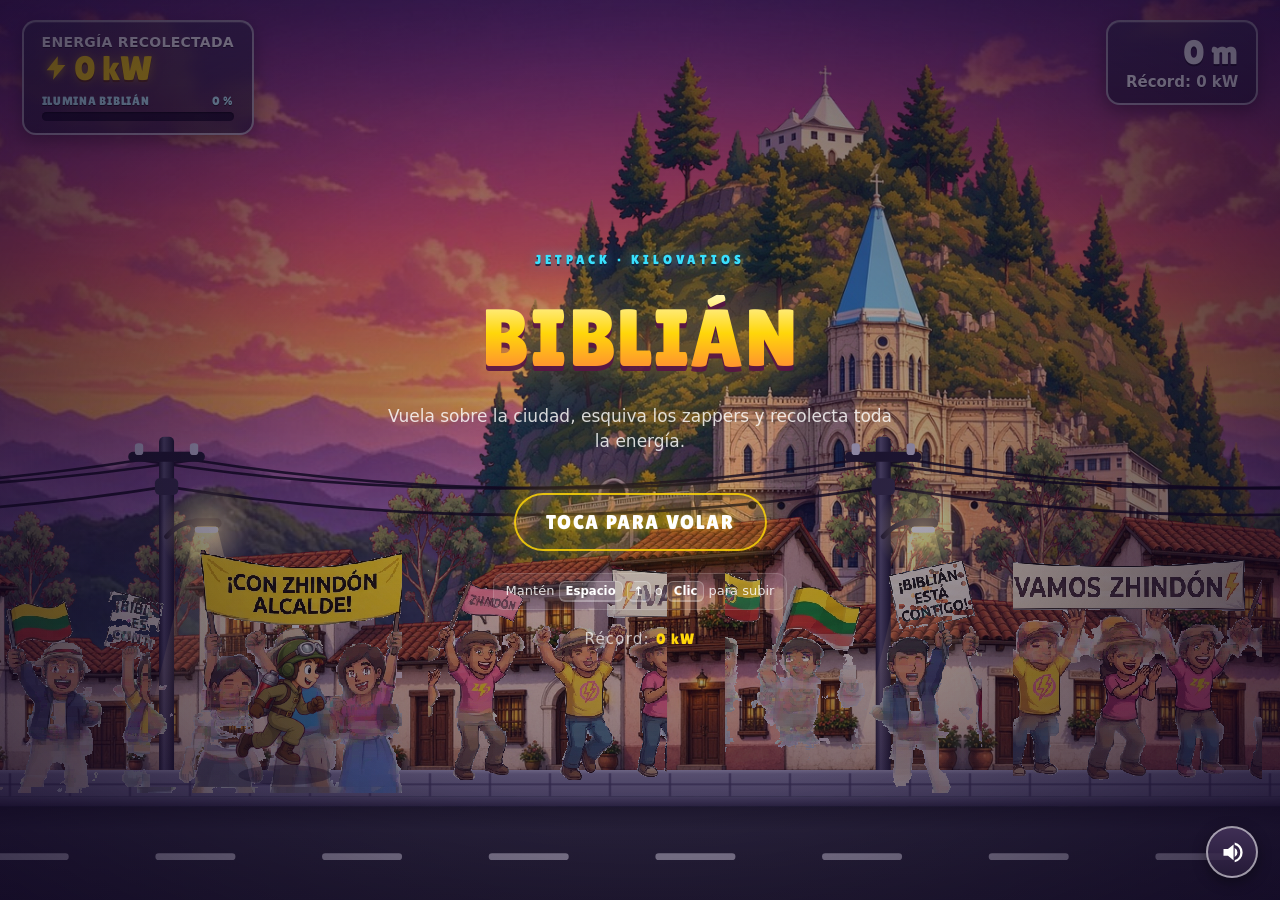
==== index.html @ 320fdc0e "Biblián Jetpack: juego, tabla de puntuación compartida y servidor Co-authored-by: Cursor <cursoragen" ====
<!DOCTYPE html>
<html lang="es">
<head>
  <meta charset="UTF-8">
  <meta name="viewport" content="width=device-width, initial-scale=1.0, minimum-scale=1.0, maximum-scale=1.0, user-scalable=no, viewport-fit=cover">
  <meta name="theme-color" content="#0f0524">
  <meta name="mobile-web-app-capable" content="yes">
  <meta name="apple-mobile-web-app-capable" content="yes">
  <meta name="apple-mobile-web-app-status-bar-style" content="black-translucent">
  <meta name="format-detection" content="telephone=no">
  <meta name="description" content="Biblián Jetpack: vuela sobre Biblián, esquiva los zappers y recolecta toda la energía.">
  <title>Biblián Jetpack · Energía</title>

  <link rel="preconnect" href="https://fonts.googleapis.com">
  <link rel="preconnect" href="https://fonts.gstatic.com" crossorigin>
  <link href="https://fonts.googleapis.com/css2?family=Lilita+One&display=swap" rel="stylesheet">
  <link rel="preload" as="image" href="assets/bg_far.jpg?v=hd3">
  <link rel="preload" as="image" href="assets/santuario.png?v=hd3">
  <link rel="preload" as="image" href="assets/biblian_casas.png?v=hd3">
  <link rel="preload" as="image" href="assets/jugador.png?v=hd3">
  <link rel="preload" as="image" href="assets/publico1.png?v=hd5">
  <link rel="preload" as="image" href="assets/publico2.png?v=hd5">
  <link rel="preload" as="image" href="assets/mercado.png?v=hd6">
  <link rel="stylesheet" href="style.css?v=hd6">
</head>
<body>
  <main id="game" aria-label="Biblián Jetpack">
    <canvas id="gameCanvas" aria-label="Escenario del juego"></canvas>

    <!-- HUD -->
    <div class="hud" id="hud">
      <div class="hud-card hud-energy">
        <span class="hud-label">ENERGÍA RECOLECTADA</span>
        <div class="hud-row">
          <svg class="hud-bolt" viewBox="0 0 24 24" aria-hidden="true"><path fill="#ffd60a" d="M13.5 2 4 14h6.5l-1 8L20 9.5h-6.6L13.5 2z"/></svg>
          <span class="hud-value" id="energyValue">0 kW</span>
        </div>
        <div class="light-meter">
          <div class="light-head">
            <span>ILUMINA BIBLIÁN</span>
            <span id="lightValue">0 %</span>
          </div>
          <div class="light-bar" role="presentation"><div class="light-fill" id="lightFill"></div></div>
        </div>
      </div>

      <div class="hud-card hud-distance">
        <span class="hud-distance-value" id="distanceValue">0 m</span>
        <span class="hud-record" id="recordValue">Récord: 0 kW</span>
      </div>
    </div>

    <button type="button" class="sound-btn" id="soundButton" aria-label="Silenciar sonido" aria-pressed="false">
      <svg class="icon-on" viewBox="0 0 24 24" aria-hidden="true"><path fill="currentColor" d="M4 9v6h4l5 4V5L8 9H4zm12.5 3a4.5 4.5 0 0 0-2.5-4v8a4.5 4.5 0 0 0 2.5-4zM14 3.2v2.1a7 7 0 0 1 0 13.4v2.1a9 9 0 0 0 0-17.6z"/></svg>
      <svg class="icon-off" viewBox="0 0 24 24" aria-hidden="true"><path fill="currentColor" d="M4 9v6h4l5 4V5L8 9H4zm12.6 3 2.7-2.7-1.4-1.4-2.7 2.7-2.7-2.7-1.4 1.4 2.7 2.7-2.7 2.7 1.4 1.4 2.7-2.7 2.7 2.7 1.4-1.4z"/></svg>
    </button>

    <div class="toast" id="toast" role="status" aria-live="polite"></div>

    <!-- Pantalla inicial -->
    <section class="screen screen--start visible" id="startScreen" aria-label="Pantalla de inicio">
      <div class="start-content">
        <p class="title-kicker">JETPACK · KILOVATIOS</p>
        <h1 class="title">BIBLIÁN</h1>
        <p class="subtitle">Vuela sobre la ciudad, esquiva los zappers y recolecta toda la energía.</p>

        <div class="tap">TOCA PARA VOLAR</div>

        <div class="hints">
          <span class="chip hint-touch">Mantén el dedo presionado para subir · Suelta para caer</span>
          <span class="chip hint-desktop">Mantén <kbd>Espacio</kbd> <kbd>↑</kbd> o <kbd>Clic</kbd> para subir</span>
        </div>

        <p class="start-record">Récord: <strong id="startRecord">0 kW</strong></p>
      </div>
    </section>

    <!-- Pantalla Game Over -->
    <section class="screen screen--over" id="gameOverScreen" aria-hidden="true" inert>
      <div class="panel" role="dialog" aria-modal="true" aria-labelledby="overTitle">
        <h2 class="over-title" id="overTitle">GAME OVER</h2>
        <p class="over-sub">¡Un zapper te dejó sin carga!</p>

        <span class="badge" id="goNewRecord" hidden>¡NUEVO RÉCORD!</span>

        <div class="stats">
          <div class="stat">
            <span class="stat-label">DISTANCIA</span>
            <span class="stat-value" id="goDistance">0 m</span>
          </div>
          <div class="stat">
            <span class="stat-label">ENERGÍA</span>
            <span class="stat-value stat-value--energy" id="goEnergy">0 kW</span>
          </div>
          <div class="stat">
            <span class="stat-label">RÉCORD</span>
            <span class="stat-value" id="goRecord">0 kW</span>
          </div>
        </div>

        <p class="over-light">Iluminaste el <strong id="goLight">0 %</strong> de Biblián</p>

        <section class="board" aria-labelledby="boardTitle">
          <h3 class="board-title" id="boardTitle">🏆 TOP 10 DE BIBLIÁN</h3>
          <p class="board-prize">🎁 ¡Los mejores puntajes participan por grandes premios! Miguel Zhindón premia tu energía.</p>
          <ol class="board-list" id="leaderboardList"></ol>
        </section>

        <form class="score-form" id="scoreForm" novalidate>
          <p class="form-kicker">Regístrate para competir por el premio</p>
          <label class="field">
            <span>Nombre y Apellido</span>
            <input id="scoreName" name="nombre" type="text" autocomplete="name" maxlength="48" minlength="3" required placeholder="Ej. Ana Zhinin">
          </label>
          <label class="field">
            <span>Número de WhatsApp</span>
            <input id="scorePhone" name="whatsapp" type="tel" inputmode="numeric" autocomplete="tel" maxlength="14" required placeholder="09xxxxxxxx">
          </label>
          <label class="check">
            <input id="consentPrize" name="acepta_premio" type="checkbox" required>
            <span>Acepto el <a href="#privacy" class="privacy-link" data-privacy>aviso de privacidad</a> y que usen mi nombre y WhatsApp para el Top 10 y para contactarme si gano un premio. <strong>(Obligatorio)</strong></span>
          </label>
          <label class="check">
            <input id="consentCampaign" name="acepta_campana" type="checkbox">
            <span>Soy mayor de 18 años y acepto recibir por WhatsApp información de la campaña de Miguel Zhindón. <em>(Opcional: no afecta tu participación por el premio)</em></span>
          </label>
          <details class="privacy" id="privacy">
            <summary>Aviso de privacidad</summary>
            <p><strong>Responsable:</strong> <span data-privacy-owner></span>. <strong>Contacto:</strong> <span data-privacy-contact></span>.</p>
            <p><strong>Qué datos:</strong> nombre, número de WhatsApp, puntaje y fecha de registro.</p>
            <p><strong>Para qué:</strong> mostrar tu nombre y puntaje en el Top 10 público y contactarte si ganas un premio. Solo si marcas la segunda casilla, también para enviarte información de la campaña.</p>
            <p><strong>Tu número nunca se publica.</strong> No se vende ni se cede a terceros.</p>
            <p><strong>Cuánto tiempo:</strong> hasta <span data-privacy-until></span>; después se eliminan.</p>
            <p><strong>Tus derechos:</strong> puedes pedir ver, corregir o eliminar tus datos, o retirar tu consentimiento en cualquier momento, escribiendo al contacto indicado (Ley Orgánica de Protección de Datos Personales del Ecuador).</p>
          </details>
          <p class="form-error" id="scoreError" hidden></p>
          <button type="submit" class="btn btn--save" id="saveScoreButton">¡GUARDAR MI PUNTAJE Y PARTICIPAR! 🚀</button>
        </form>
        <p class="form-note" id="scoreNote" hidden></p>

        <button type="button" class="btn" id="retryButton">
          <svg viewBox="0 0 24 24" aria-hidden="true"><path fill="currentColor" d="M12 5V2L7 6l5 4V7a5 5 0 1 1-5 5H5a7 7 0 1 0 7-7z"/></svg>
          Volver a Intentar
        </button>
        <button type="button" class="btn btn--share" id="shareButton">
          <svg viewBox="0 0 24 24" aria-hidden="true"><path fill="currentColor" d="M18 16a3 3 0 0 0-2.4 1.2l-6.7-3.4a3 3 0 0 0 0-1.6l6.7-3.4A3 3 0 1 0 15 7l-6.7 3.4a3 3 0 1 0 0 3.2L15 17a3 3 0 1 0 3-1z"/></svg>
          Compartir en WhatsApp
        </button>
        <p class="over-slogan" id="goSlogan"></p>
        <p class="over-hint hint-desktop">o pulsa <kbd>Espacio</kbd></p>
      </div>
    </section>
  </main>

  <script src="game.js?v=hd22"></script>
</body>
</html>
---- style.css ----
:root {
  --bg: #0f0524;
  --yellow: #ffd60a;
  --yellow-soft: #fff3a0;
  --orange: #ff7a3d;
  --pink: #ff4d8d;
  --cyan: #38e1ff;
  --glass-border: rgba(255, 255, 255, 0.12);

  --safe-top: env(safe-area-inset-top, 0px);
  --safe-right: env(safe-area-inset-right, 0px);
  --safe-bottom: env(safe-area-inset-bottom, 0px);
  --safe-left: env(safe-area-inset-left, 0px);

  --font-title: 'Lilita One', 'Arial Black', system-ui, sans-serif;
  --font-display: 'Lilita One', 'Arial Black', system-ui, sans-serif;
  --font-ui: system-ui, -apple-system, 'Segoe UI', Roboto, 'Helvetica Neue', Arial, sans-serif;
}

*,
*::before,
*::after {
  box-sizing: border-box;
}

/* ===== Bloqueo de gestos nativos (zoom, scroll, selección, menú contextual) ===== */
html,
body {
  margin: 0;
  padding: 0;
  width: 100%;
  height: 100%;
  overflow: hidden;
  background: var(--bg);
  color: #fff;
  font-family: var(--font-ui);
  font-synthesis: none;
  touch-action: none;
  overscroll-behavior: none;
  -webkit-user-select: none;
  user-select: none;
  -webkit-touch-callout: none;
  -webkit-tap-highlight-color: transparent;
  -webkit-text-size-adjust: 100%;
  text-size-adjust: 100%;
}

body {
  position: fixed;
  inset: 0;
}

#game {
  position: fixed;
  inset: 0;
  width: 100%;
  height: 100vh;
  height: 100dvh;
  overflow: hidden;
  cursor: pointer;
  touch-action: none;
}

#gameCanvas {
  position: absolute;
  inset: 0;
  display: block;
  width: 100%;
  height: 100%;
  touch-action: none;
}

/* ===== HUD ===== */
.hud {
  position: absolute;
  top: 0;
  left: 0;
  right: 0;
  z-index: 5;
  display: flex;
  justify-content: space-between;
  align-items: flex-start;
  gap: 10px;
  padding:
    calc(var(--safe-top) + clamp(10px, 2.2vmin, 20px))
    calc(var(--safe-right) + clamp(10px, 2.4vmin, 24px))
    0
    calc(var(--safe-left) + clamp(10px, 2.4vmin, 24px));
  pointer-events: none;
}

.hud-card {
  background: linear-gradient(180deg, rgba(70, 52, 92, 0.78), rgba(42, 30, 60, 0.72));
  border: 2px solid rgba(255, 255, 255, 0.55);
  border-radius: 14px;
  -webkit-backdrop-filter: blur(6px);
  backdrop-filter: blur(6px);
  box-shadow: 0 6px 18px rgba(0, 0, 0, 0.35), inset 0 1px 0 rgba(255, 255, 255, 0.15);
  padding: clamp(7px, 1.4vmin, 12px) clamp(12px, 2.2vmin, 18px);
}

.hud-energy {
  display: flex;
  flex-direction: column;
}

.hud-label {
  font-size: clamp(10px, 1.8vmin, 14px);
  font-weight: 800;
  letter-spacing: 0.02em;
  color: #fff;
  white-space: nowrap;
  text-shadow: 0 1px 0 rgba(0, 0, 0, 0.5);
}

.hud-row {
  display: flex;
  align-items: center;
  gap: 4px;
}

.hud-bolt {
  width: clamp(18px, 3.6vmin, 28px);
  height: clamp(18px, 3.6vmin, 28px);
  filter: drop-shadow(0 0 5px rgba(255, 214, 10, 0.8));
}

.hud-value {
  display: inline-block;
  font-family: var(--font-display);
  font-weight: 900;
  font-size: clamp(20px, 4.6vmin, 34px);
  line-height: 1.1;
  color: var(--yellow);
  text-shadow: 0 2px 0 rgba(90, 40, 0, 0.6), 0 0 12px rgba(255, 214, 10, 0.45);
  transform-origin: left center;
  font-variant-numeric: tabular-nums;
}

.hud-distance {
  display: flex;
  flex-direction: column;
  align-items: flex-end;
  text-align: right;
}

.hud-distance-value {
  font-family: var(--font-display);
  font-weight: 900;
  font-size: clamp(20px, 4.6vmin, 34px);
  line-height: 1.1;
  color: #fff;
  text-shadow: 0 2px 0 rgba(0, 0, 0, 0.45);
  font-variant-numeric: tabular-nums;
}

.hud-record {
  margin-top: 2px;
  font-size: clamp(11px, 1.9vmin, 15px);
  font-weight: 800;
  color: #fff;
  white-space: nowrap;
  text-shadow: 0 1px 0 rgba(0, 0, 0, 0.5);
}

/* Barra "Ilumina Biblián" */
.light-meter {
  margin-top: clamp(4px, 0.9vmin, 7px);
  min-width: clamp(120px, 22vmin, 180px);
}

.light-head {
  display: flex;
  justify-content: space-between;
  gap: 8px;
  font: clamp(9px, 1.5vmin, 12px) / 1.2 var(--font-title);
  letter-spacing: 0.06em;
  color: #bff6ff;
  text-shadow: 0 1px 0 rgba(0, 0, 0, 0.6);
}

.light-bar {
  position: relative;
  height: clamp(6px, 1.2vmin, 9px);
  margin-top: 3px;
  border-radius: 999px;
  background: rgba(10, 4, 24, 0.65);
  box-shadow: inset 0 1px 2px rgba(0, 0, 0, 0.6);
  overflow: hidden;
}

.light-fill {
  position: absolute;
  inset: 0;
  border-radius: inherit;
  background: linear-gradient(90deg, #38e1ff, #fff3a0 70%, #ffd60a);
  box-shadow: 0 0 10px rgba(255, 230, 120, 0.8);
  transform: scaleX(0);
  transform-origin: left center;
  transition: transform 0.35s ease-out;
}

.light-bar.full .light-fill {
  animation: lightPulse 1s ease-in-out infinite;
}

@keyframes lightPulse {
  0%, 100% { filter: brightness(1); }
  50% { filter: brightness(1.45); }
}

/* Botón de sonido */
.sound-btn {
  position: absolute;
  right: calc(var(--safe-right) + clamp(10px, 2.4vmin, 24px));
  bottom: calc(var(--safe-bottom) + clamp(10px, 2.4vmin, 24px));
  z-index: 11;
  display: grid;
  place-items: center;
  width: clamp(40px, 7vmin, 52px);
  height: clamp(40px, 7vmin, 52px);
  padding: 0;
  border: 2px solid rgba(255, 255, 255, 0.55);
  border-radius: 50%;
  background: linear-gradient(180deg, rgba(70, 52, 92, 0.85), rgba(42, 30, 60, 0.8));
  box-shadow: 0 4px 14px rgba(0, 0, 0, 0.4);
  color: #fff;
  cursor: pointer;
  touch-action: manipulation;
}

.sound-btn svg {
  width: 56%;
  height: 56%;
}

.sound-btn .icon-off,
.sound-btn.muted .icon-on {
  display: none;
}

.sound-btn.muted .icon-off {
  display: block;
}

.sound-btn.muted {
  color: rgba(255, 255, 255, 0.6);
}

.sound-btn:focus-visible {
  outline: 3px solid #fff;
  outline-offset: 3px;
}

/* ===== Avisos ===== */
.toast {
  position: absolute;
  left: 50%;
  top: calc(var(--safe-top) + clamp(78px, 15vmin, 120px));
  z-index: 12;
  padding: 7px 16px;
  border-radius: 999px;
  background: rgba(255, 77, 141, 0.18);
  border: 1px solid rgba(255, 77, 141, 0.55);
  box-shadow: 0 0 20px rgba(255, 77, 141, 0.3);
  color: #fff;
  font: clamp(9px, 1.6vmin, 12px) / 1.2 var(--font-title);
  letter-spacing: 0.06em;
  white-space: nowrap;
  opacity: 0;
  transform: translate(-50%, -10px);
  pointer-events: none;
}

.toast.show {
  animation: toast 1.6s ease forwards;
}

@keyframes toast {
  0% { opacity: 0; transform: translate(-50%, -10px) scale(0.9); }
  15% { opacity: 1; transform: translate(-50%, 0) scale(1); }
  75% { opacity: 1; transform: translate(-50%, 0) scale(1); }
  100% { opacity: 0; transform: translate(-50%, -6px) scale(0.98); }
}

/* ===== Pantallas de estado ===== */
.screen {
  position: absolute;
  inset: 0;
  z-index: 10;
  display: flex;
  align-items: center;
  justify-content: center;
  padding:
    calc(var(--safe-top) + 16px)
    calc(var(--safe-right) + 16px)
    calc(var(--safe-bottom) + 16px)
    calc(var(--safe-left) + 16px);
  opacity: 0;
  visibility: hidden;
  transition: opacity 0.35s ease, visibility 0s linear 0.35s;
}

.screen.visible {
  opacity: 1;
  visibility: visible;
  transition: opacity 0.35s ease;
}

/* Inicio */
.screen--start {
  background: radial-gradient(ellipse at center, rgba(15, 5, 36, 0.2) 0%, rgba(15, 5, 36, 0.72) 100%);
  text-align: center;
}

.start-content {
  display: flex;
  flex-direction: column;
  align-items: center;
  max-width: 620px;
}

.title-kicker {
  margin: 0;
  font: clamp(9px, 1.7vmin, 13px) var(--font-title);
  letter-spacing: 0.3em;
  color: var(--cyan);
  text-shadow: 0 2px 0 rgba(10, 30, 60, 0.8), 0 0 12px rgba(56, 225, 255, 0.6);
}

.title {
  margin: 0.35em 0 0.3em;
  font-family: var(--font-title);
  font-weight: 400;
  font-size: clamp(30px, 9vmin, 84px);
  line-height: 1.05;
  letter-spacing: 0.02em;
  background: linear-gradient(180deg, #fff6b0 0%, #ffd60a 45%, #ff7a3d 100%);
  -webkit-background-clip: text;
  background-clip: text;
  color: transparent;
  filter: drop-shadow(0 5px 0 rgba(90, 20, 70, 0.9)) drop-shadow(0 0 26px rgba(255, 180, 60, 0.45));
}

.subtitle {
  margin: 0;
  max-width: 30em;
  font-size: clamp(13px, 2.2vmin, 17px);
  line-height: 1.45;
  color: rgba(255, 255, 255, 0.82);
}

.tap {
  margin-top: clamp(18px, 4.5vmin, 40px);
  padding: 0.7em 1.5em;
  border-radius: 999px;
  border: 2px solid rgba(255, 214, 10, 0.85);
  background: rgba(255, 214, 10, 0.12);
  box-shadow: 0 0 26px rgba(255, 214, 10, 0.35), inset 0 0 18px rgba(255, 214, 10, 0.15);
  font: clamp(12px, 2.8vmin, 20px) / 1.3 var(--font-title);
  letter-spacing: 0.08em;
  color: #fff;
  text-shadow: 0 0 10px rgba(255, 214, 10, 0.8);
  animation: pulse 1.4s ease-in-out infinite;
}

@keyframes pulse {
  0%, 100% { transform: scale(1); opacity: 1; }
  50% { transform: scale(1.06); opacity: 0.82; }
}

.hints {
  display: flex;
  flex-wrap: wrap;
  justify-content: center;
  gap: 8px;
  margin-top: clamp(14px, 3vmin, 22px);
}

.chip {
  padding: 7px 12px;
  border-radius: 10px;
  background: rgba(255, 255, 255, 0.08);
  border: 1px solid rgba(255, 255, 255, 0.14);
  font-size: clamp(11px, 1.8vmin, 13px);
  color: rgba(255, 255, 255, 0.85);
}

kbd {
  display: inline-block;
  min-width: 1.8em;
  padding: 2px 6px;
  border-radius: 6px;
  background: rgba(255, 255, 255, 0.14);
  border: 1px solid rgba(255, 255, 255, 0.25);
  border-bottom-width: 2px;
  font: 700 0.9em var(--font-ui);
  color: #fff;
  text-align: center;
}

.start-record {
  margin: clamp(12px, 2.6vmin, 20px) 0 0;
  font-size: clamp(12px, 2vmin, 15px);
  letter-spacing: 0.08em;
  color: rgba(255, 255, 255, 0.7);
}

.start-record strong {
  font-family: var(--font-display);
  color: var(--yellow);
}

/* Visibilidad de pistas según el dispositivo */
.hint-desktop {
  display: none;
}

@media (hover: hover) and (pointer: fine) {
  .hint-touch { display: none; }
  .hint-desktop { display: revert; }
}

/* Game Over */
.screen--over {
  background: rgba(8, 3, 16, 0.62);
  -webkit-backdrop-filter: blur(4px);
  backdrop-filter: blur(4px);
  cursor: default;
  align-items: flex-start;
  overflow-y: auto;
  -webkit-overflow-scrolling: touch;
}

.panel {
  width: min(94vw, 460px);
  margin: auto;
  max-height: none;
  padding: clamp(20px, 4vmin, 32px);
  border-radius: 24px;
  background: linear-gradient(180deg, rgba(42, 16, 74, 0.92), rgba(16, 7, 32, 0.95));
  border: 1px solid rgba(255, 255, 255, 0.14);
  box-shadow:
    0 24px 60px rgba(0, 0, 0, 0.55),
    0 0 0 1px rgba(255, 77, 141, 0.15),
    0 0 40px rgba(255, 77, 141, 0.18),
    inset 0 1px 0 rgba(255, 255, 255, 0.1);
  text-align: center;
  transform: translateY(18px) scale(0.96);
  transition: transform 0.45s cubic-bezier(0.2, 0.9, 0.3, 1.25);
}

.screen.visible .panel {
  transform: none;
}

.over-title {
  margin: 0;
  font: clamp(22px, 6vmin, 36px) / 1.2 var(--font-title);
  letter-spacing: 0.04em;
  color: var(--pink);
  text-shadow: 0 0 22px rgba(255, 77, 141, 0.65);
}

.over-sub {
  margin: 6px 0 16px;
  font-size: clamp(13px, 2.2vmin, 15px);
  color: rgba(255, 255, 255, 0.72);
}

.badge {
  display: inline-block;
  margin-bottom: 14px;
  padding: 6px 14px;
  border-radius: 999px;
  background: linear-gradient(90deg, var(--yellow), var(--orange));
  color: #2a0d00;
  font: 10px / 1.3 var(--font-title);
  letter-spacing: 0.06em;
  box-shadow: 0 0 22px rgba(255, 183, 3, 0.55);
  animation: pop 0.7s cubic-bezier(0.2, 0.9, 0.3, 1.4) both, glow 1.6s ease-in-out 0.7s infinite;
}

.badge[hidden] {
  display: none;
}

@keyframes pop {
  0% { transform: scale(0.3); opacity: 0; }
  100% { transform: scale(1); opacity: 1; }
}

@keyframes glow {
  0%, 100% { box-shadow: 0 0 18px rgba(255, 183, 3, 0.45); }
  50% { box-shadow: 0 0 32px rgba(255, 183, 3, 0.85); }
}

.stats {
  display: grid;
  grid-template-columns: repeat(3, 1fr);
  gap: 10px;
  margin-bottom: 20px;
}

.stat {
  padding: 12px 6px;
  border-radius: 14px;
  background: rgba(255, 255, 255, 0.05);
  border: 1px solid rgba(255, 255, 255, 0.08);
}

.stat-label {
  display: block;
  font-size: 10px;
  font-weight: 700;
  letter-spacing: 0.14em;
  color: rgba(255, 255, 255, 0.6);
}

.stat-value {
  display: block;
  margin-top: 5px;
  font: 800 clamp(15px, 3.4vmin, 22px) var(--font-display);
  color: #fff;
  font-variant-numeric: tabular-nums;
}

.stat-value--energy {
  color: var(--yellow);
  text-shadow: 0 0 10px rgba(255, 214, 10, 0.5);
}

.btn {
  appearance: none;
  -webkit-appearance: none;
  display: flex;
  align-items: center;
  justify-content: center;
  gap: 10px;
  width: 100%;
  padding: 16px 20px;
  border: 0;
  border-radius: 16px;
  background: linear-gradient(180deg, #ffe45c 0%, #ffb703 100%);
  box-shadow: 0 6px 0 #c2410c, 0 12px 28px rgba(255, 183, 3, 0.35);
  color: #1a0a00;
  font: clamp(11px, 2.2vmin, 14px) / 1.3 var(--font-title);
  letter-spacing: 0.04em;
  cursor: pointer;
  touch-action: manipulation;
  transition: transform 0.08s ease, box-shadow 0.08s ease, filter 0.2s ease, opacity 0.2s ease;
}

.btn svg {
  width: 1.25em;
  height: 1.25em;
}

.btn:hover {
  filter: brightness(1.07);
}

.btn:active {
  transform: translateY(4px);
  box-shadow: 0 2px 0 #c2410c, 0 6px 16px rgba(255, 183, 3, 0.3);
}

.btn:disabled {
  opacity: 0.55;
  cursor: default;
}

.btn:focus-visible {
  outline: 3px solid #fff;
  outline-offset: 3px;
}

.btn--save {
  margin-top: 4px;
  background: linear-gradient(180deg, #7dff9a 0%, #22c55e 100%);
  box-shadow: 0 6px 0 #15803d, 0 12px 28px rgba(34, 197, 94, 0.32);
  color: #05230f;
}

.btn--save:active {
  box-shadow: 0 2px 0 #15803d, 0 6px 16px rgba(34, 197, 94, 0.25);
}

.btn--share {
  margin-top: 12px;
  background: linear-gradient(180deg, #5ee7ff 0%, #1aa3d9 100%);
  box-shadow: 0 6px 0 #0b5d7a, 0 12px 28px rgba(56, 225, 255, 0.3);
  color: #04202c;
}

.btn--share:active {
  box-shadow: 0 2px 0 #0b5d7a, 0 6px 16px rgba(56, 225, 255, 0.25);
}

.board {
  margin: 0 0 16px;
  padding: 14px 12px 10px;
  border-radius: 16px;
  text-align: left;
  background: rgba(255, 255, 255, 0.05);
  border: 1px solid rgba(255, 214, 10, 0.22);
}

.board-title {
  margin: 0 0 8px;
  text-align: center;
  font: clamp(14px, 2.6vmin, 18px) / 1.2 var(--font-title);
  letter-spacing: 0.04em;
  color: var(--yellow);
}

.board-prize {
  margin: 0 0 12px;
  text-align: center;
  font-size: clamp(11px, 1.9vmin, 13px);
  line-height: 1.4;
  color: #ffe9a8;
}

.board-list {
  margin: 0;
  padding: 0;
  list-style: none;
}

.board-row {
  display: grid;
  grid-template-columns: 2.1em 1fr auto;
  gap: 8px;
  align-items: center;
  padding: 6px 4px;
  border-bottom: 1px solid rgba(255, 255, 255, 0.06);
  font-size: clamp(12px, 2vmin, 14px);
}

.board-row:last-child {
  border-bottom: 0;
}

.board-row.is-you {
  border-radius: 8px;
  background: rgba(255, 214, 10, 0.12);
}

.board-rank {
  font-family: var(--font-display);
  color: #fff;
}

.board-name {
  overflow: hidden;
  text-overflow: ellipsis;
  white-space: nowrap;
  color: rgba(255, 255, 255, 0.92);
}

.board-score {
  font-family: var(--font-display);
  font-variant-numeric: tabular-nums;
  color: var(--yellow);
}

.board-empty {
  margin: 0;
  padding: 8px 4px 10px;
  text-align: center;
  font-size: 13px;
  color: rgba(255, 255, 255, 0.65);
}

.score-form {
  display: grid;
  gap: 10px;
  margin: 0 0 16px;
  text-align: left;
}

.score-form[hidden] {
  display: none;
}

.form-kicker {
  margin: 0;
  text-align: center;
  font-size: 12px;
  font-weight: 700;
  letter-spacing: 0.06em;
  color: rgba(255, 255, 255, 0.72);
}

.field {
  display: grid;
  gap: 5px;
  font-size: 11px;
  font-weight: 700;
  letter-spacing: 0.08em;
  color: rgba(255, 255, 255, 0.7);
}

.field input {
  appearance: none;
  width: 100%;
  padding: 12px 12px;
  border: 1px solid rgba(255, 255, 255, 0.16);
  border-radius: 12px;
  background: rgba(8, 3, 16, 0.55);
  color: #fff;
  font: 600 15px / 1.2 var(--font-ui);
  letter-spacing: 0;
}

.field input::placeholder {
  color: rgba(255, 255, 255, 0.35);
}

.field input:focus {
  outline: 2px solid var(--yellow);
  outline-offset: 1px;
}

.check {
  display: grid;
  grid-template-columns: 22px 1fr;
  gap: 10px;
  align-items: start;
  font-size: 12px;
  line-height: 1.45;
  color: rgba(255, 255, 255, 0.82);
  cursor: pointer;
}

.check input {
  width: 20px;
  height: 20px;
  margin: 1px 0 0;
  accent-color: #22c55e;
  cursor: pointer;
}

.check strong {
  color: var(--yellow-soft);
  font-weight: 700;
}

.check em {
  font-style: normal;
  color: rgba(255, 255, 255, 0.55);
}

.privacy-link {
  color: #7df9ff;
  text-decoration: underline;
}

.privacy {
  padding: 8px 12px;
  border-radius: 12px;
  background: rgba(8, 3, 16, 0.45);
  border: 1px solid rgba(255, 255, 255, 0.1);
  font-size: 12px;
  line-height: 1.45;
  color: rgba(255, 255, 255, 0.78);
}

.privacy summary {
  cursor: pointer;
  font-weight: 700;
  color: #7df9ff;
}

.privacy p {
  margin: 8px 0 0;
}

.privacy strong {
  color: #fff;
}

.form-error {
  margin: 0;
  font-size: 12px;
  color: #ff8eae;
  text-align: center;
}

.form-error[hidden],
.form-note[hidden] {
  display: none;
}

.form-note {
  margin: -4px 0 14px;
  text-align: center;
  font-size: 13px;
  color: #9dffb8;
}

.over-light {
  margin: -6px 0 16px;
  font-size: clamp(13px, 2.2vmin, 15px);
  color: rgba(255, 255, 255, 0.78);
}

.over-light strong {
  font-family: var(--font-display);
  font-weight: 400;
  color: #7df9ff;
  text-shadow: 0 0 10px rgba(56, 225, 255, 0.5);
}

.over-slogan {
  margin: 14px 0 0;
  font: clamp(12px, 2vmin, 15px) / 1.3 var(--font-title);
  letter-spacing: 0.03em;
  color: var(--yellow-soft);
}

.over-hint {
  margin: 12px 0 0;
  font-size: 12px;
  color: rgba(255, 255, 255, 0.55);
}

/* ===== Ajustes responsivos ===== */
@media (max-width: 380px) {
  .hud { gap: 6px; }
  .hud-card { border-radius: 12px; padding: 6px 10px; }
  .hud-label { font-size: 9px; }
  .stats { gap: 6px; }
}

@media (max-height: 430px) {
  .title { font-size: clamp(26px, 10vmin, 52px); }
  .subtitle { display: none; }
  .tap { margin-top: 12px; }
  .panel { padding: 16px 20px; }
  .over-sub { margin: 2px 0 10px; }
  .stats { margin-bottom: 12px; }
  .stat { padding: 8px 6px; }
  .btn { padding: 12px 18px; }
  .btn--share { margin-top: 8px; }
  .over-light { margin: -4px 0 10px; }
  .over-slogan { margin-top: 8px; }
}

@media (prefers-reduced-motion: reduce) {
  .tap,
  .badge,
  .toast.show {
    animation-duration: 0.01ms;
    animation-iteration-count: 1;
  }
}
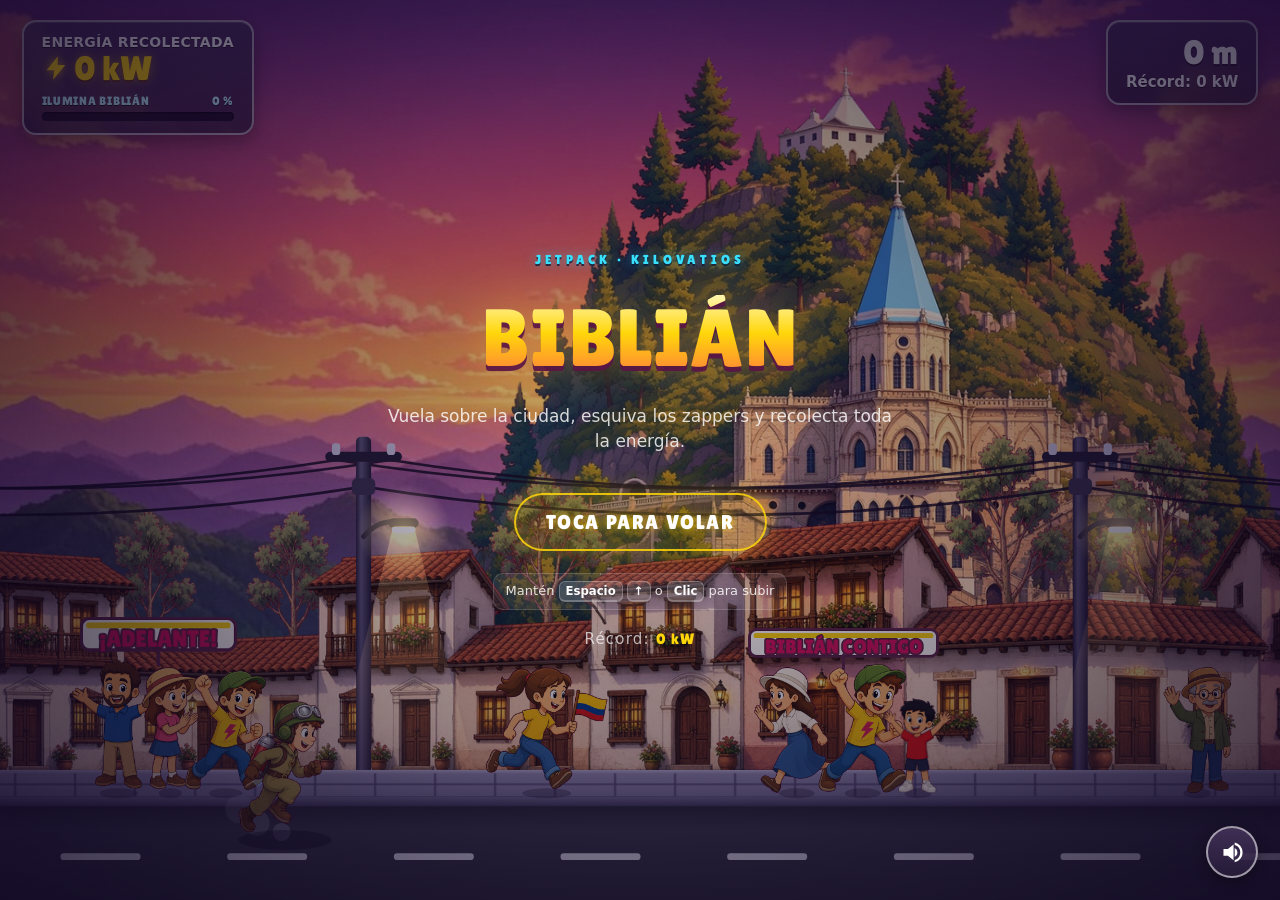
==== commit eda82c0a: "Actualización de personajes y fondos. El público del desfile y la iglesia de Biblián quedan en el mi" ====
--- a/index.html
+++ b/index.html
@@ -18,9 +18,11 @@
   <link rel="preload" as="image" href="assets/santuario.png?v=hd3">
   <link rel="preload" as="image" href="assets/biblian_casas.png?v=hd3">
   <link rel="preload" as="image" href="assets/jugador.png?v=hd3">
-  <link rel="preload" as="image" href="assets/publico1.png?v=hd5">
-  <link rel="preload" as="image" href="assets/publico2.png?v=hd5">
-  <link rel="preload" as="image" href="assets/mercado.png?v=hd6">
+  <link rel="preload" as="image" href="assets/crowd/crowd_boy.png?v=hd7">
+  <link rel="preload" as="image" href="assets/crowd/crowd_girl.png?v=hd7">
+  <link rel="preload" as="image" href="assets/crowd/crowd_man.png?v=hd7">
+  <link rel="preload" as="image" href="assets/crowd/crowd_flag.png?v=hd7">
+  <link rel="preload" as="image" href="assets/iglesia.png?v=hd11">
   <link rel="stylesheet" href="style.css?v=hd6">
 </head>
 <body>
@@ -152,6 +154,6 @@
     </section>
   </main>
 
-  <script src="game.js?v=hd22"></script>
+  <script src="game.js?v=hd34"></script>
 </body>
 </html>
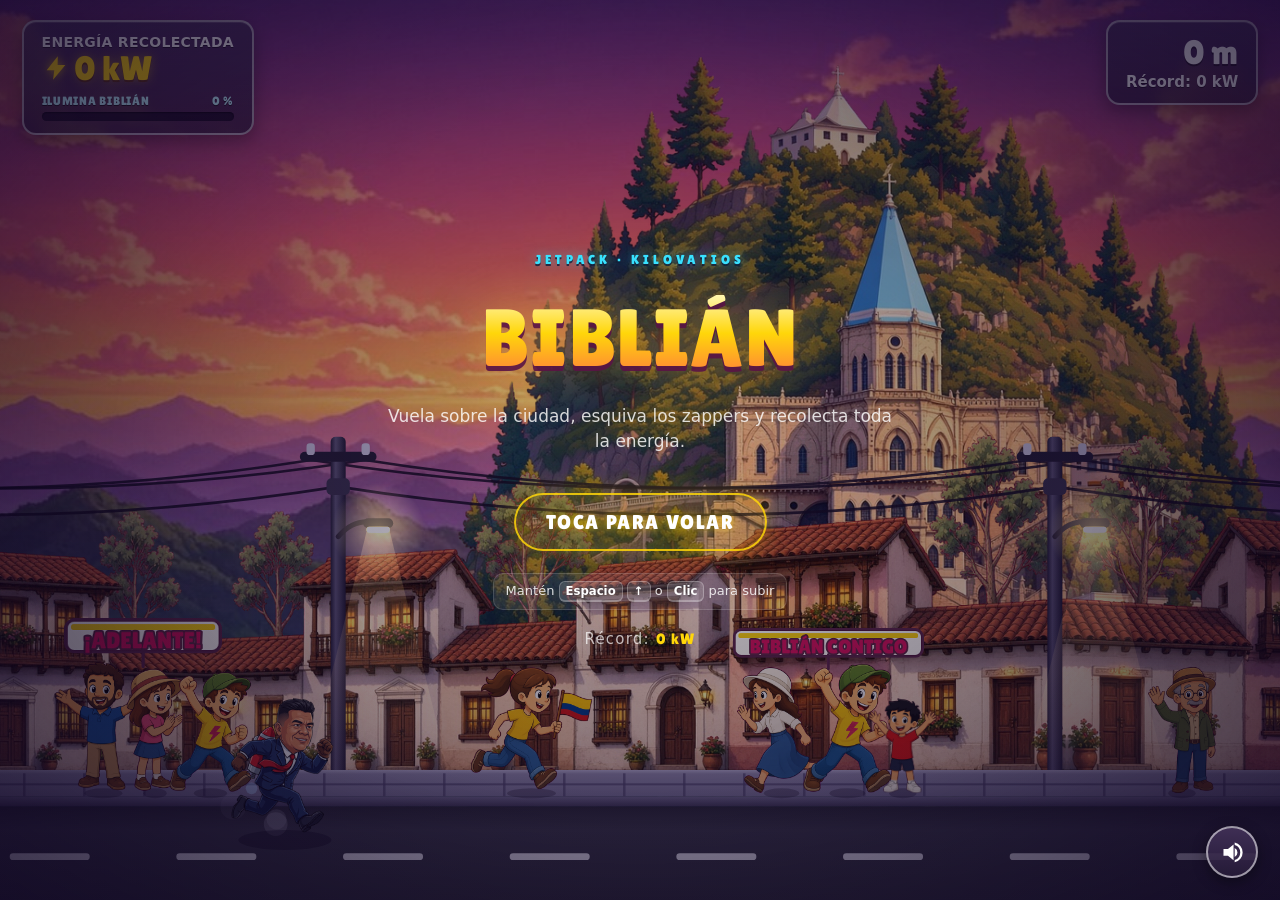
==== commit b0779678: "Candidato Miguel Zhindón como personaje principal con animación de carrera, panel de campaña y págin" ====
--- a/index.html
+++ b/index.html
@@ -17,12 +17,12 @@
   <link rel="preload" as="image" href="assets/bg_far.jpg?v=hd3">
   <link rel="preload" as="image" href="assets/santuario.png?v=hd3">
   <link rel="preload" as="image" href="assets/biblian_casas.png?v=hd3">
-  <link rel="preload" as="image" href="assets/jugador.png?v=hd3">
+  <link rel="preload" as="image" href="assets/jugador.png?v=hd14">
   <link rel="preload" as="image" href="assets/crowd/crowd_boy.png?v=hd7">
   <link rel="preload" as="image" href="assets/crowd/crowd_girl.png?v=hd7">
   <link rel="preload" as="image" href="assets/crowd/crowd_man.png?v=hd7">
   <link rel="preload" as="image" href="assets/crowd/crowd_flag.png?v=hd7">
-  <link rel="preload" as="image" href="assets/iglesia.png?v=hd11">
+  <link rel="preload" as="image" href="assets/iglesia.png?v=hd14">
   <link rel="stylesheet" href="style.css?v=hd6">
 </head>
 <body>
@@ -154,6 +154,6 @@
     </section>
   </main>
 
-  <script src="game.js?v=hd34"></script>
+  <script src="game.js?v=hd37"></script>
 </body>
 </html>
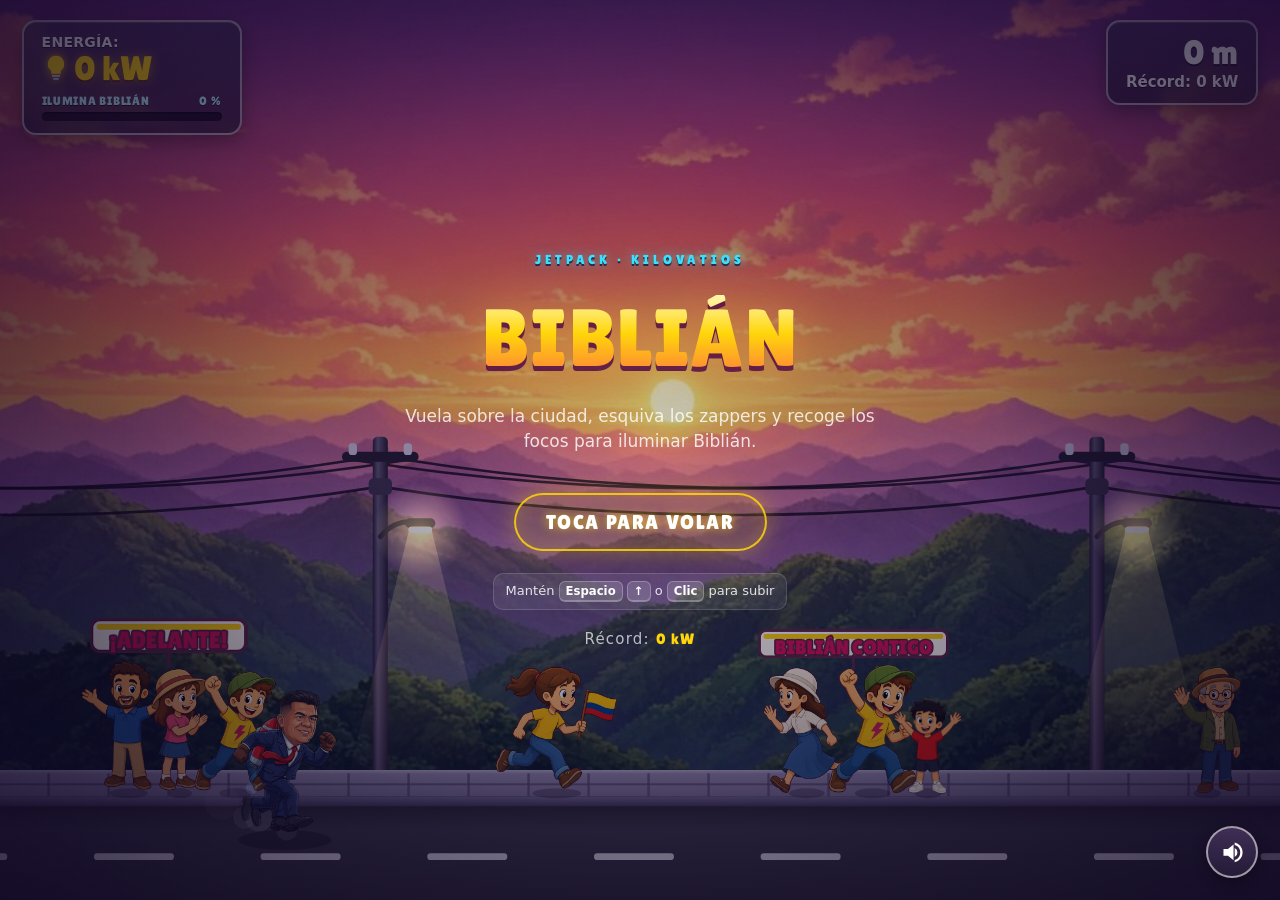
==== commit 54cb9943: "Focos, dificultad progresiva, video post-registro, videos propios y parroquia en el registro - Moned" ====
--- a/index.html
+++ b/index.html
@@ -8,7 +8,7 @@
   <meta name="apple-mobile-web-app-capable" content="yes">
   <meta name="apple-mobile-web-app-status-bar-style" content="black-translucent">
   <meta name="format-detection" content="telephone=no">
-  <meta name="description" content="Biblián Jetpack: vuela sobre Biblián, esquiva los zappers y recolecta toda la energía.">
+  <meta name="description" content="Biblián Jetpack: vuela sobre Biblián, esquiva los zappers y recoge los focos para iluminar Biblián.">
   <title>Biblián Jetpack · Energía</title>
 
   <link rel="preconnect" href="https://fonts.googleapis.com">
@@ -23,7 +23,7 @@
   <link rel="preload" as="image" href="assets/crowd/crowd_man.png?v=hd7">
   <link rel="preload" as="image" href="assets/crowd/crowd_flag.png?v=hd7">
   <link rel="preload" as="image" href="assets/iglesia.png?v=hd14">
-  <link rel="stylesheet" href="style.css?v=hd6">
+  <link rel="stylesheet" href="style.css?v=hd10">
 </head>
 <body>
   <main id="game" aria-label="Biblián Jetpack">
@@ -32,9 +32,9 @@
     <!-- HUD -->
     <div class="hud" id="hud">
       <div class="hud-card hud-energy">
-        <span class="hud-label">ENERGÍA RECOLECTADA</span>
+        <span class="hud-label">ENERGÍA:</span>
         <div class="hud-row">
-          <svg class="hud-bolt" viewBox="0 0 24 24" aria-hidden="true"><path fill="#ffd60a" d="M13.5 2 4 14h6.5l-1 8L20 9.5h-6.6L13.5 2z"/></svg>
+          <svg class="hud-bolt" viewBox="0 0 24 24" aria-hidden="true"><path fill="#ffd60a" d="M12 1.5a7 7 0 0 0-4 12.75V17h8v-2.75A7 7 0 0 0 12 1.5z"/><path fill="#c9cede" d="M8.5 18h7v1.6h-7zM9.75 20.6h4.5v1.4h-4.5z"/></svg>
           <span class="hud-value" id="energyValue">0 kW</span>
         </div>
         <div class="light-meter">
@@ -64,7 +64,7 @@
       <div class="start-content">
         <p class="title-kicker">JETPACK · KILOVATIOS</p>
         <h1 class="title">BIBLIÁN</h1>
-        <p class="subtitle">Vuela sobre la ciudad, esquiva los zappers y recolecta toda la energía.</p>
+        <p class="subtitle">Vuela sobre la ciudad, esquiva los zappers y recoge los focos para iluminar Biblián.</p>
 
         <div class="tap">TOCA PARA VOLAR</div>
 
@@ -118,19 +118,33 @@
             <span>Número de WhatsApp</span>
             <input id="scorePhone" name="whatsapp" type="tel" inputmode="numeric" autocomplete="tel" maxlength="14" required placeholder="09xxxxxxxx">
           </label>
+          <fieldset class="choice">
+            <legend>¿Vives en el cantón Biblián?</legend>
+            <div class="choice-options">
+              <label class="choice-option"><input type="radio" name="es_biblian" value="si" required> Sí</label>
+              <label class="choice-option"><input type="radio" name="es_biblian" value="no"> No</label>
+            </div>
+          </fieldset>
+          <label class="field" id="parishField" hidden>
+            <span>Parroquia</span>
+            <select id="scoreParish" name="parroquia">
+              <option value="">Elige tu parroquia</option>
+              <option>Centro Urbano</option>
+              <option>Nazón</option>
+              <option>San Francisco de Sageo</option>
+              <option>Turupamba</option>
+              <option>Jerusalén</option>
+            </select>
+          </label>
           <label class="check">
             <input id="consentPrize" name="acepta_premio" type="checkbox" required>
             <span>Acepto el <a href="#privacy" class="privacy-link" data-privacy>aviso de privacidad</a> y que usen mi nombre y WhatsApp para el Top 10 y para contactarme si gano un premio. <strong>(Obligatorio)</strong></span>
           </label>
-          <label class="check">
-            <input id="consentCampaign" name="acepta_campana" type="checkbox">
-            <span>Soy mayor de 18 años y acepto recibir por WhatsApp información de la campaña de Miguel Zhindón. <em>(Opcional: no afecta tu participación por el premio)</em></span>
-          </label>
           <details class="privacy" id="privacy">
             <summary>Aviso de privacidad</summary>
             <p><strong>Responsable:</strong> <span data-privacy-owner></span>. <strong>Contacto:</strong> <span data-privacy-contact></span>.</p>
-            <p><strong>Qué datos:</strong> nombre, número de WhatsApp, puntaje y fecha de registro.</p>
-            <p><strong>Para qué:</strong> mostrar tu nombre y puntaje en el Top 10 público y contactarte si ganas un premio. Solo si marcas la segunda casilla, también para enviarte información de la campaña.</p>
+            <p><strong>Qué datos:</strong> nombre, número de WhatsApp, si vives en el cantón Biblián y, solo en ese caso, tu parroquia, además del puntaje y la fecha de registro.</p>
+            <p><strong>Para qué:</strong> mostrar tu nombre y puntaje en el Top 10 público, contactarte si ganas un premio y saber desde qué parroquias se participa (la parroquia nunca se publica).</p>
             <p><strong>Tu número nunca se publica.</strong> No se vende ni se cede a terceros.</p>
             <p><strong>Cuánto tiempo:</strong> hasta <span data-privacy-until></span>; después se eliminan.</p>
             <p><strong>Tus derechos:</strong> puedes pedir ver, corregir o eliminar tus datos, o retirar tu consentimiento en cualquier momento, escribiendo al contacto indicado (Ley Orgánica de Protección de Datos Personales del Ecuador).</p>
@@ -154,6 +168,16 @@
     </section>
   </main>
 
-  <script src="game.js?v=hd37"></script>
+  <!-- Video obligatorio tras registrar el puntaje -->
+  <div class="promo" id="promoVideo" role="dialog" aria-modal="true" aria-label="Mensaje de Miguel Zhindón" hidden>
+    <video class="promo__video" id="promoPlayer" src="assets/video-registro.mp4" playsinline preload="none"></video>
+    <button type="button" class="promo__unmute" id="promoUnmute" hidden>🔊 Toca para activar el sonido</button>
+    <div class="promo__actions" id="promoActions" hidden>
+      <button type="button" class="btn btn--save" id="promoMore">Conoce más a Miguel Zhindón</button>
+      <button type="button" class="btn" id="promoReplay">Volver a jugar</button>
+    </div>
+  </div>
+
+  <script src="game.js?v=hd45"></script>
 </body>
 </html>
--- a/style.css
+++ b/style.css
@@ -702,7 +702,12 @@
   color: rgba(255, 255, 255, 0.7);
 }
 
-.field input {
+.field[hidden] {
+  display: none;
+}
+
+.field input,
+.field select {
   appearance: none;
   width: 100%;
   padding: 12px 12px;
@@ -718,9 +723,80 @@
   color: rgba(255, 255, 255, 0.35);
 }
 
-.field input:focus {
+.field input:focus,
+.field select:focus {
   outline: 2px solid var(--yellow);
   outline-offset: 1px;
+}
+
+.field select {
+  padding-right: 36px;
+  background-image: url("data:image/svg+xml,%3Csvg xmlns='http://www.w3.org/2000/svg' viewBox='0 0 24 24' fill='none' stroke='white' stroke-width='2.5' stroke-linecap='round' stroke-linejoin='round'%3E%3Cpath d='M6 9l6 6 6-6'/%3E%3C/svg%3E");
+  background-repeat: no-repeat;
+  background-position: right 12px center;
+  background-size: 16px;
+  cursor: pointer;
+}
+
+/* En Windows la lista desplegable usa fondo claro: el texto de las opciones debe ser oscuro. */
+.field select option {
+  color: #111;
+  background: #fff;
+}
+
+.choice {
+  min-width: 0;
+  margin: 0;
+  padding: 0;
+  border: 0;
+}
+
+.choice legend {
+  margin-bottom: 5px;
+  padding: 0;
+  font-size: 11px;
+  font-weight: 700;
+  letter-spacing: 0.08em;
+  color: rgba(255, 255, 255, 0.7);
+}
+
+.choice-options {
+  display: grid;
+  grid-template-columns: 1fr 1fr;
+  gap: 8px;
+}
+
+.choice-option {
+  display: flex;
+  align-items: center;
+  justify-content: center;
+  gap: 8px;
+  padding: 11px 12px;
+  border: 1px solid rgba(255, 255, 255, 0.16);
+  border-radius: 12px;
+  background: rgba(8, 3, 16, 0.55);
+  color: #fff;
+  font: 600 15px / 1.2 var(--font-ui);
+  letter-spacing: 0;
+  cursor: pointer;
+}
+
+.choice-option:has(input:checked) {
+  border-color: var(--yellow);
+  background: rgba(255, 214, 10, 0.12);
+}
+
+.choice-option:focus-within {
+  outline: 2px solid var(--yellow);
+  outline-offset: 1px;
+}
+
+.choice-option input {
+  width: 18px;
+  height: 18px;
+  margin: 0;
+  accent-color: #22c55e;
+  cursor: pointer;
 }
 
 .check {
@@ -827,6 +903,58 @@
 }
 
 /* ===== Ajustes responsivos ===== */
+/* Video obligatorio tras registrar el puntaje: pantalla completa, por encima de todo el juego. */
+.promo {
+  position: fixed;
+  inset: 0;
+  z-index: 50;
+  display: flex;
+  flex-direction: column;
+  background: #000;
+}
+
+.promo[hidden],
+.promo__unmute[hidden],
+.promo__actions[hidden] {
+  display: none;
+}
+
+.promo__actions {
+  display: flex;
+  flex-wrap: wrap;
+  justify-content: center;
+  gap: 14px;
+  padding: 18px calc(var(--safe-right) + 20px) calc(var(--safe-bottom) + 20px) calc(var(--safe-left) + 20px);
+}
+
+.promo__actions .btn {
+  flex: 1 1 220px;
+  width: auto;
+  max-width: 320px;
+  margin-top: 0;
+}
+
+.promo__video {
+  flex: 1;
+  min-height: 0;
+  width: 100%;
+  object-fit: contain;
+  background: #000;
+}
+
+.promo__unmute {
+  position: absolute;
+  top: calc(var(--safe-top) + 16px);
+  left: 50%;
+  transform: translateX(-50%);
+  padding: 10px 18px;
+  border: 1px solid rgba(255, 255, 255, 0.35);
+  border-radius: 999px;
+  background: rgba(0, 0, 0, 0.6);
+  color: #fff;
+  font: 600 15px var(--font-ui);
+  cursor: pointer;
+}
 @media (max-width: 380px) {
   .hud { gap: 6px; }
   .hud-card { border-radius: 12px; padding: 6px 10px; }
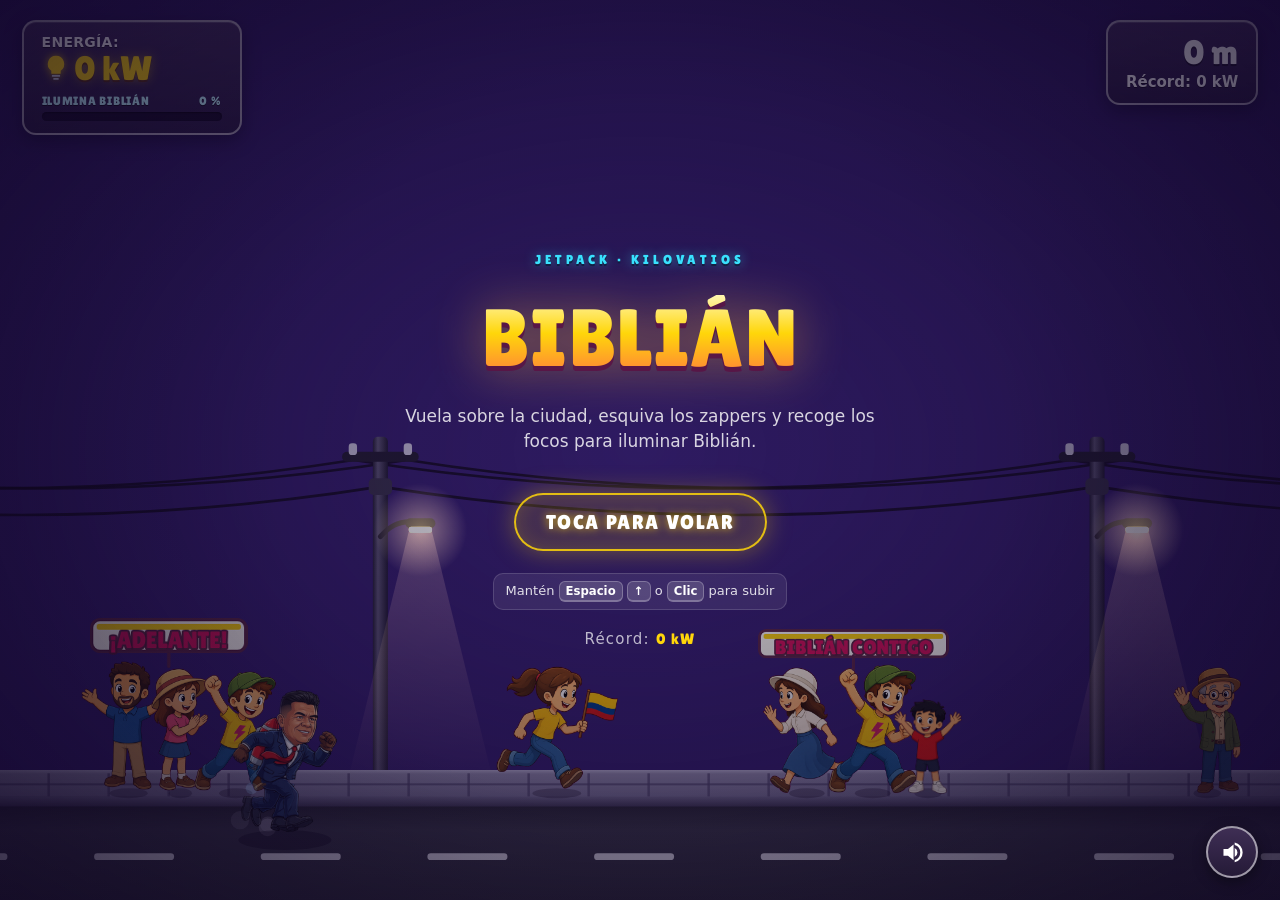
==== commit 321ec548: "Seguridad: ticket de partida, filtro de nombres, límites por IP y moderación del Top - Cada partida " ====
--- a/index.html
+++ b/index.html
@@ -178,6 +178,6 @@
     </div>
   </div>
 
-  <script src="game.js?v=hd45"></script>
+  <script src="game.js?v=hd46"></script>
 </body>
 </html>
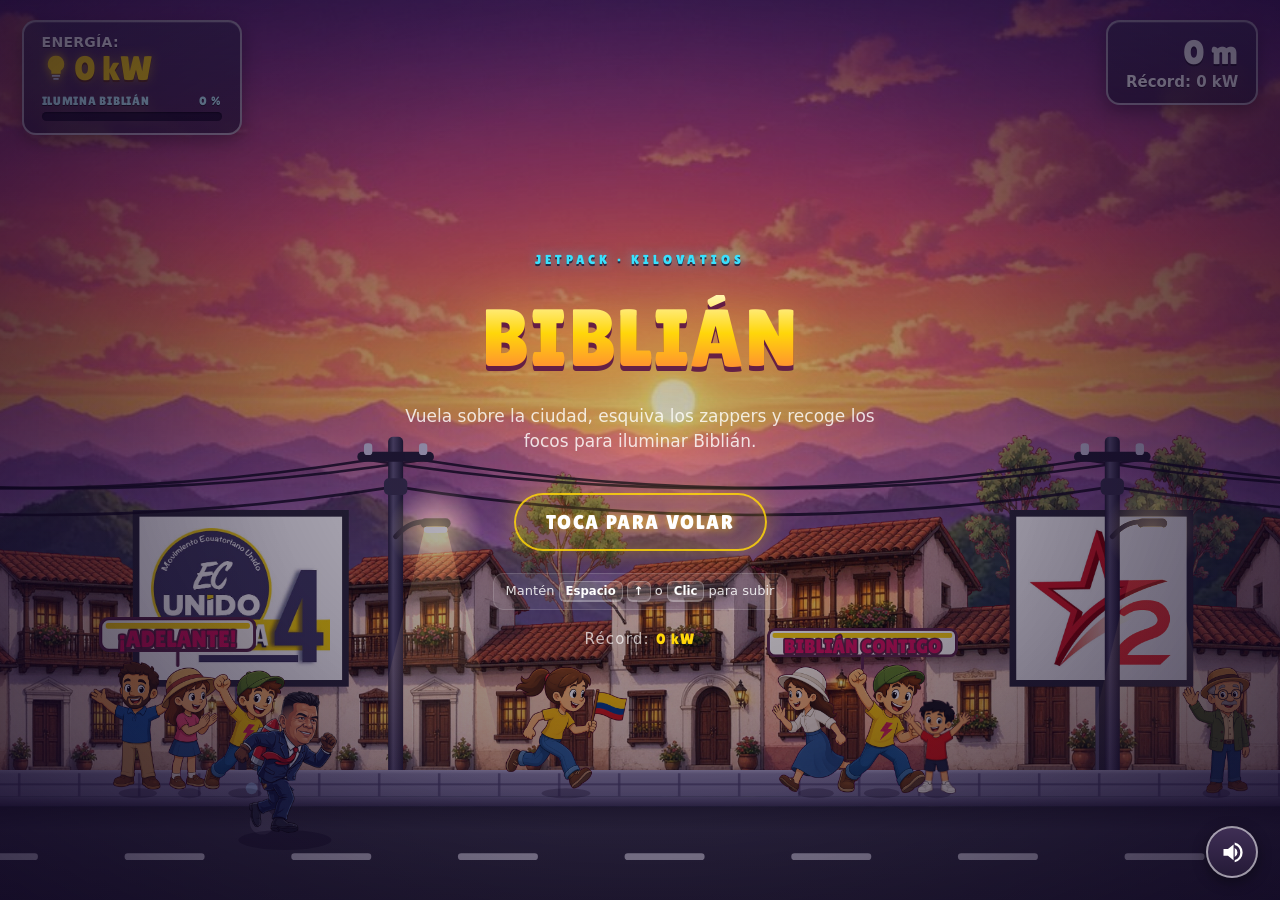
==== commit f5a048bb: "Vallas de la alianza Lista 2-4 en la calle y landing con los colores de la Lista 2 Co-authored-by: C" ====
--- a/index.html
+++ b/index.html
@@ -178,6 +178,6 @@
     </div>
   </div>
 
-  <script src="game.js?v=hd46"></script>
+  <script src="game.js?v=hd47"></script>
 </body>
 </html>
